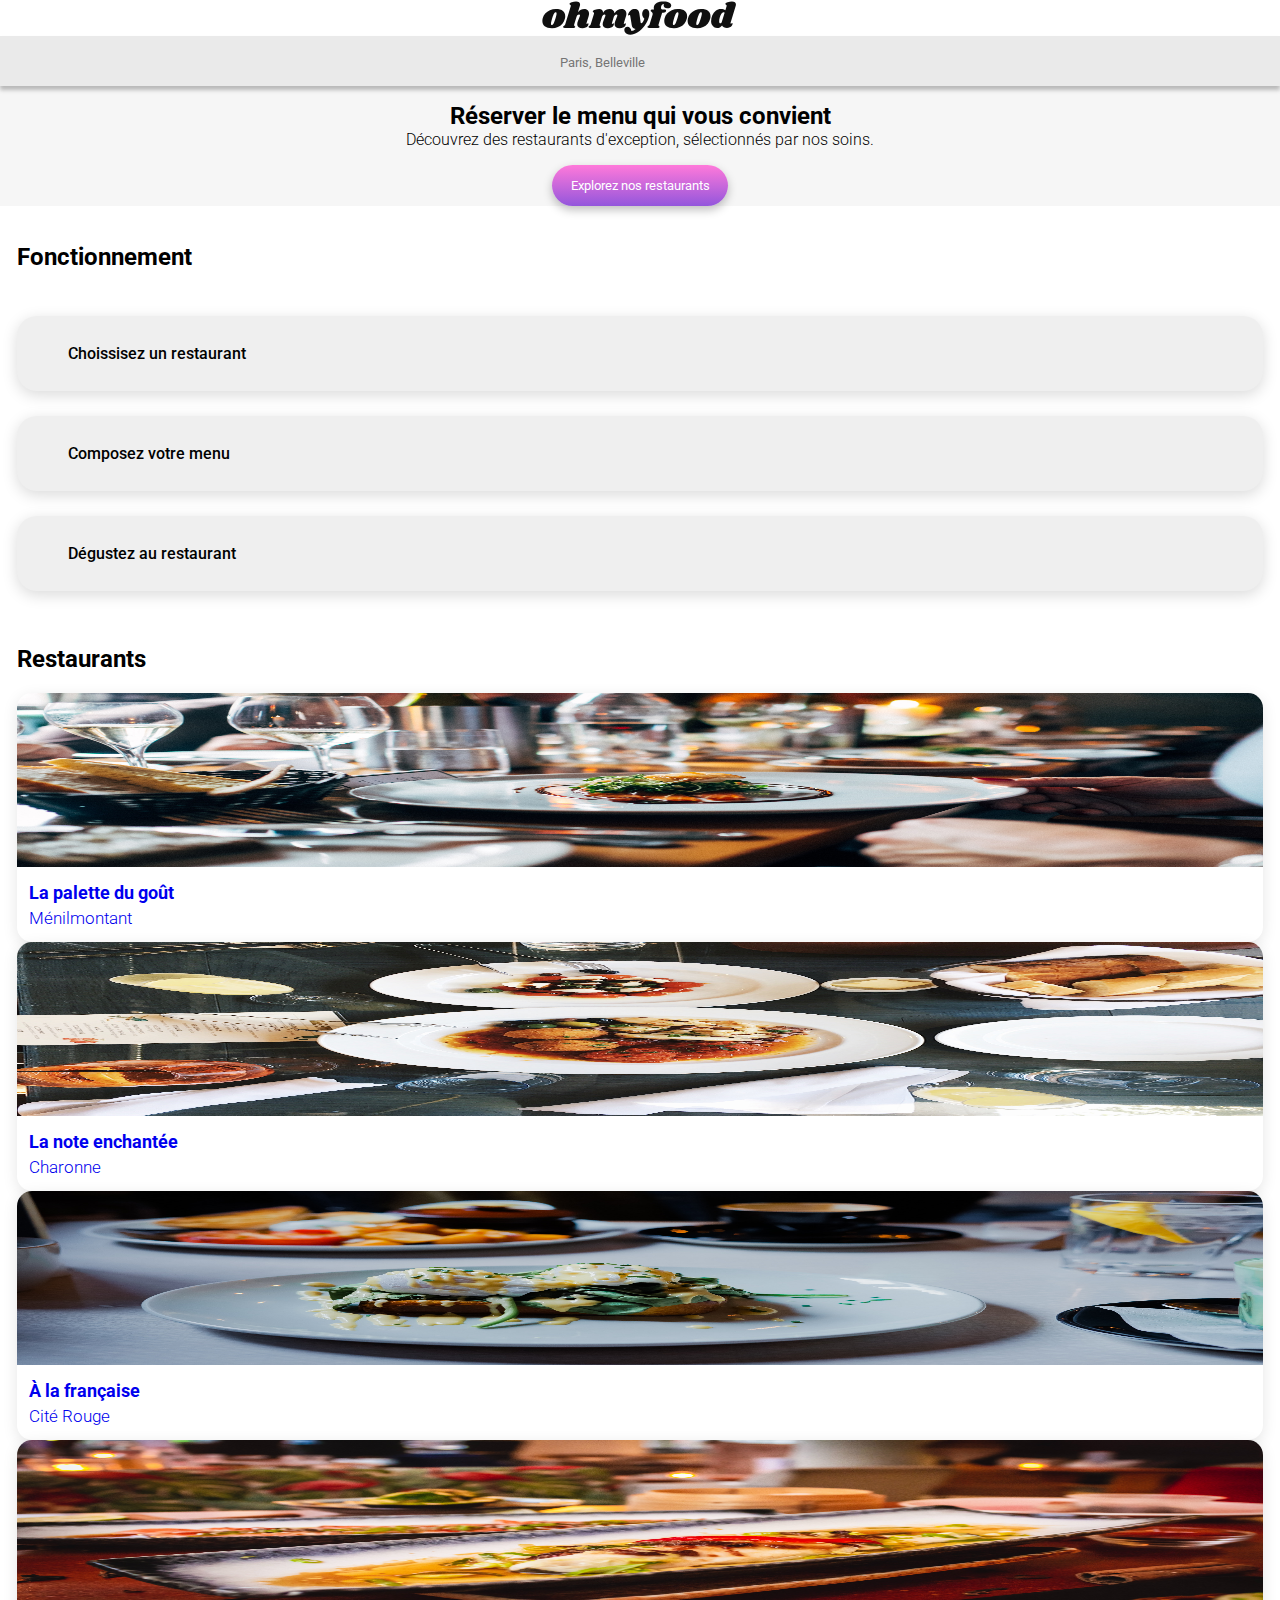
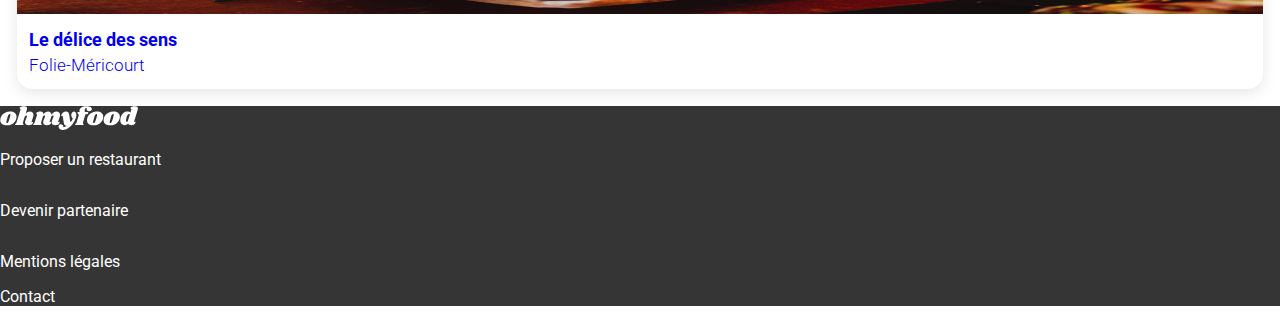
==== Index.html @ ea2f3984 "third commit" ====
<!DOCTYPE html>
<html lang="fr">

<head>
    <meta charset="UTF-8"> 
    <meta name="viewport" content="width=device-width, initial-scale=1.0" >
    <title>Oh My Food</title>
    <link rel="preconnect" href="https://fonts.googleapis.com">
    <link rel="preconnect" href="https://fonts.gstatic.com" crossorigin>
    <link href="https://fonts.googleapis.com/css2?family=Roboto:wght@300;500;700&display=swap" rel="stylesheet">
    <link rel="stylesheet" href="https://cdnjs.cloudflare.com/ajax/libs/font-awesome/6.2.1/css/all.min.css"
        integrity="sha512-MV7K8+y+gLIBoVD59lQIYicR65iaqukzvf/nwasF0nqhPay5w/9lJmVM2hMDcnK1OnMGCdVK+iQrJ7lzPJQd1w=="
        crossorigin="anonymous" referrerpolicy="no-referrer" />
    <link rel="stylesheet" href="./Assets/style.css">
    
</head>

<body>
    <header>
        <img src="./Assets/images/logo/ohmyfood@2x.svg" alt="Logo OhMyFood avec fond blanc">
        <div class="localisation">
            <i class="fa-solid fa-location-dot"></i>
            <form action="#" method="get">
                <input type="text" placeholder="Paris, Belleville" >
            </form>
        </div>
    </header>

    <main>
        <section class="explore">
            <h1 class="section-title">Réserver le menu qui vous convient</h1>
            <p>Découvrez des restaurants d'exception, sélectionnés par nos soins.</p>
            <button class="button-explore">Explorez nos restaurants</button>
        </section>
        <section class="fonctionnement">
            <h2>Fonctionnement</h2>
            <button class="button-fonction"><i class="fa-solid fa-mobile-screen-button"></i><span>Choissisez un restaurant</span></button>
            <button class="button-fonction"><i class="fa-solid fa-list-ul"></i><span>Composez votre menu</span></button>
            <button class="button-fonction"><i class="fa-solid fa-store"></i><span>Dégustez au restaurant</span></button>
        </section>
        <section class="restaurant">
            <h2>Restaurants</h2>
            <a href="#">
                <article class="card" >
                    <img src="./Assets/images/restaurants/jay-wennington-N_Y88TWmGwA-unsplash.jpg" alt="">
                    <div class="card-content">
                        <div class="card-txt">
                            <h3 class="card-title">La palette du goût</h3>
                            <p class="card-subtitle">Ménilmontant</p>
                        </div>
                        <i class="fa-regular fa-heart"></i>
                    </div>
                </article>
            </a>    
            <a href="#">
                <article class="card">
                    <img src="./Assets/images/restaurants/stil-u2Lp8tXIcjw-unsplash.jpg" alt="">
                    <div class="card-content">
                        <div class="card-txt">
                            <h3 class="card-title">La note enchantée</h3>
                            <p class="card-subtitle">Charonne</p>
                        </div>
                        <i class="fa-regular fa-heart" ></i>
                    </div>
                </article>
            </a>   
            <a href="#">
                <article class="card">
                    <img src="./Assets/images/restaurants/toa-heftiba-DQKerTsQwi0-unsplash.jpg" alt="">
                    <div class="card-content">
                        <div class="card-txt">
                            <h3 class="card-title">À la française</h3>
                            <p class="card-subtitle">Cité Rouge</p>
                        </div>
                        <i class="fa-regular fa-heart"></i>
                    </div>
                </article>
            </a>   
            <a href="#">
                <article class="card">
                    <img src="./Assets/images/restaurants/louis-hansel-shotsoflouis-qNBGVyOCY8Q-unsplash.jpg" alt="">
                    <div class="card-content">
                        <div class="card-txt">
                            <h3 class="card-title">Le délice des sens</h3>
                            <p class="card-subtitle">Folie-Méricourt</p>
                        </div>
                        <i class="fa-regular fa-heart" ></i>
                    </div>
                </article>
            </a>   
        </section>
    </main>

    <footer>
        <img src="./Assets/images/logo/ohmyfood@2x-white.svg" alt="Logo OhMyFood avec fond noir">
        <nav>
            <div class="proposition">
                <i class="fa-solid fa-utensils"></i>
                <p>Proposer un restaurant</p>
            </div>
            <div class="partenaire">
                <i class="fa-solid fa-handshake-angle"></i>
                <p>Devenir partenaire</p>
            </div>
            <p>Mentions légales</p>
            <p>Contact</p>
        </nav>  
    </footer>

</body>


</html>
---- Assets/style.css ----
*{
    font-family: 'Roboto', sans-serif;
}

body {
    margin: 0;
}

header {
    display: flex;
    flex-direction: column;
    justify-content: center;
    align-items: center;
    background-color: #fff;
}
header img {
    width: 194px;
    height: 36px;
    padding: 0px 19px 0px 16px;
}
.localisation {
    display: flex;
    flex-direction: row;
    justify-content: center;
    align-items: center;
    background-color: #EAEAEA;
    gap: 17px;
    width: 100%;
    height: 50px;
    box-shadow: 0px 4px 4px 0px rgba(0,0,0,0.25);
}
input[type='text'] {
    border: none;
    background-color: #EAEAEA;
}

.explore {
    display: flex;
    flex-direction: column;
    align-items: center;
    text-align: center;
    background-color: #F6F6F6;

}
.section-title {
    font-size: 24px;
    font-weight: 700;
    margin-bottom: 0;
}
.explore p {
    font-size: 16px;
    font-weight: 300;
    margin-top: 0;
}
.button-explore {
    border-radius: 25px;
    border: none;
    background: linear-gradient(#FF79DA, #9356DC);
    color: white;
    padding: 13px 18.75px 13px 18.75px;
    box-shadow: 0px 4px 10px 0px rgba(0, 0, 0, 0.25);
}
.fonctionnement {
    display: flex;
    flex-direction: column;
    gap: 25px;
    padding: 17px;
}

.button-fonction {
    display: flex;
    border-radius: 20px;
    padding: 28px 0 28px 33.5px;
    font-size: 16px;
    font-weight: 500;
    gap: 17px;
    border: none;
    box-shadow: 0px 4px 15px 0px rgba(0, 0, 0, 0.15);
}
.restaurant {
    display: flex;
    flex-direction: column;
    padding: 17px;
}
a {
    text-decoration: none;
}
.card {
    border-radius: 15px;
    background: #FFFFFF;
    box-shadow: 0px 4px 15px 0px rgba(0, 0, 0, 0.10);
    box-sizing: border-box;
}
.card-content {
    display: flex;
    flex-direction: row;
}

.card img {
    width: 100%;
    height: 174px;
    border-radius: 15px 15px 0px 0px;
}
.card-title {
    font-size: 18px;
    font-weight: 700;
    margin: 0;
    margin-top: 11px;
    margin-bottom: 5px;
    margin-left: 12px;
}
.card-subtitle {
    font-size: 17px;
    font-weight: 300;
    margin: 0;
    margin-bottom: 14px;
    margin-left: 12px;
}

footer{
    background-color: #353535;
    color: white;
}
footer img {
    width: 138px;
}
.partenaire {
    display: flex;
    flex-direction: row;
}
.proposition {
    display: flex;
    flex-direction: row;
}
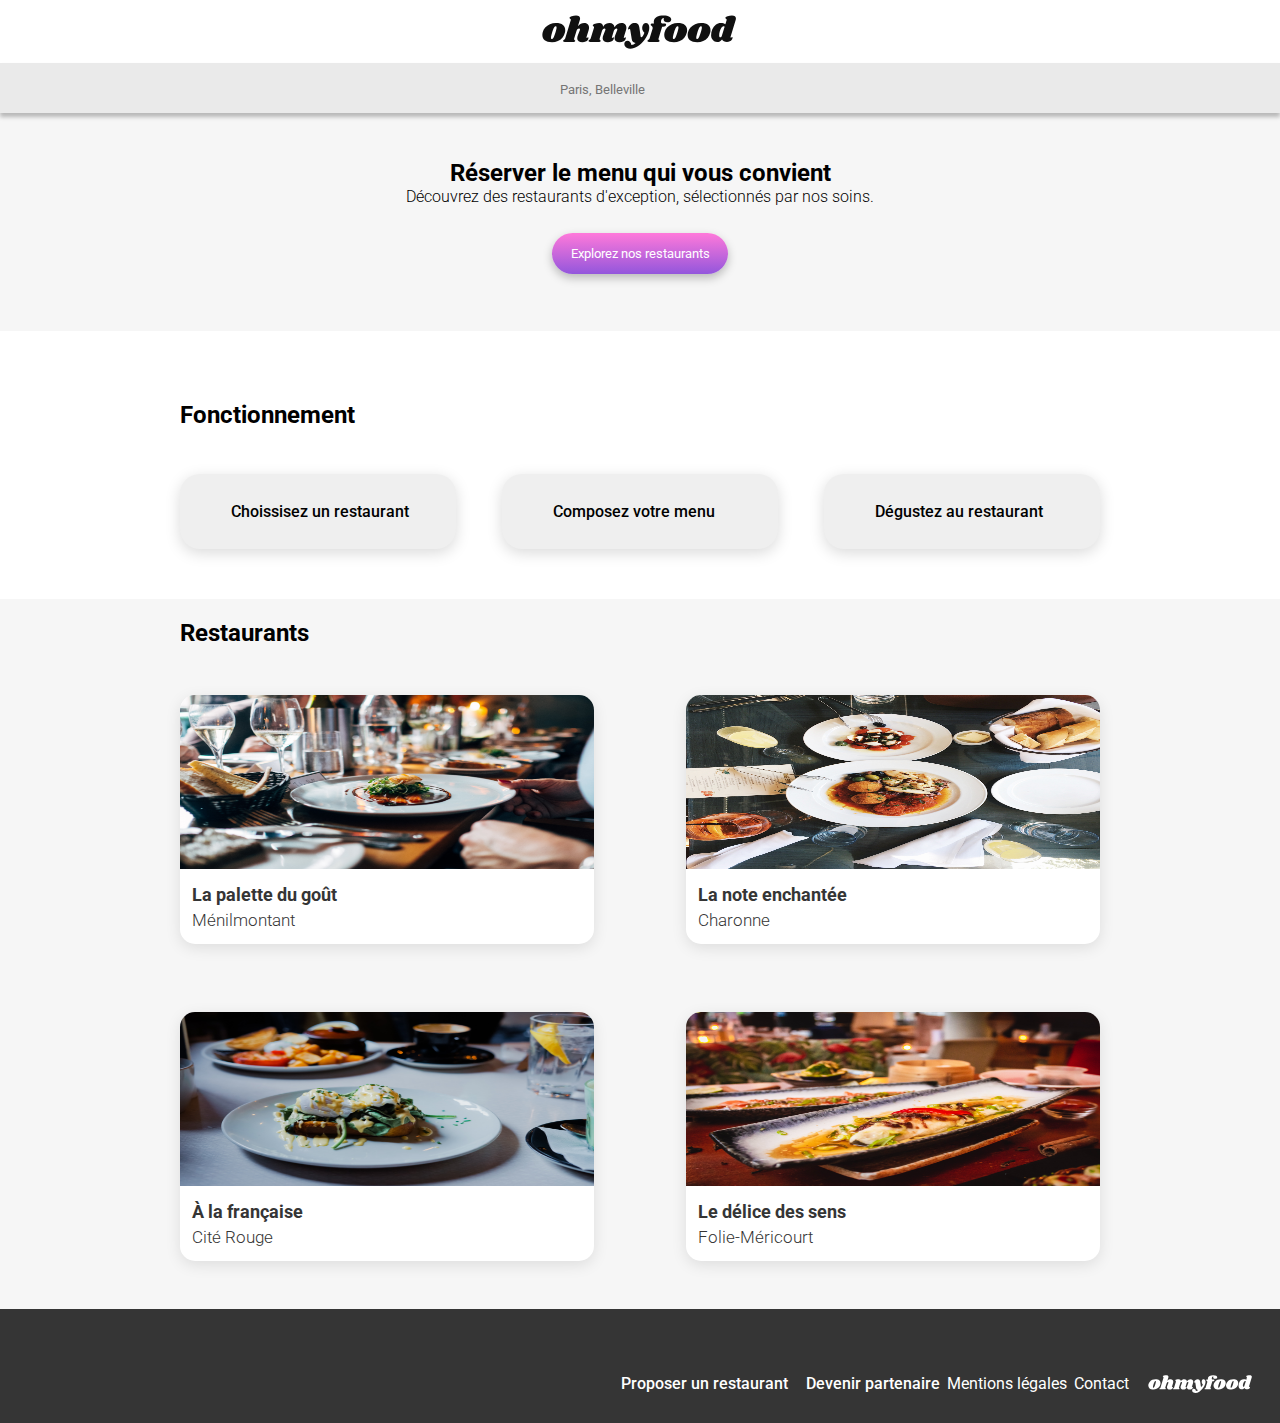
==== commit fdd5a68a: "fourth commit" ====
--- a/Index.html
+++ b/Index.html
@@ -11,7 +11,7 @@
     <link rel="stylesheet" href="https://cdnjs.cloudflare.com/ajax/libs/font-awesome/6.2.1/css/all.min.css"
         integrity="sha512-MV7K8+y+gLIBoVD59lQIYicR65iaqukzvf/nwasF0nqhPay5w/9lJmVM2hMDcnK1OnMGCdVK+iQrJ7lzPJQd1w=="
         crossorigin="anonymous" referrerpolicy="no-referrer" />
-    <link rel="stylesheet" href="./Assets/style.css">
+        <link rel="stylesheet" href="styles/style.css">
     
 </head>
 
@@ -34,12 +34,15 @@
         </section>
         <section class="fonctionnement">
             <h2>Fonctionnement</h2>
+            <div class="fonction">
             <button class="button-fonction"><i class="fa-solid fa-mobile-screen-button"></i><span>Choissisez un restaurant</span></button>
             <button class="button-fonction"><i class="fa-solid fa-list-ul"></i><span>Composez votre menu</span></button>
             <button class="button-fonction"><i class="fa-solid fa-store"></i><span>Dégustez au restaurant</span></button>
+            </div>
         </section>
         <section class="restaurant">
             <h2>Restaurants</h2>
+            <div class="cards">
             <a href="#">
                 <article class="card" >
                     <img src="./Assets/images/restaurants/jay-wennington-N_Y88TWmGwA-unsplash.jpg" alt="">
@@ -88,6 +91,7 @@
                     </div>
                 </article>
             </a>   
+        </div>
         </section>
     </main>
 
--- a/styles/style.css
+++ b/styles/style.css
@@ -0,0 +1,237 @@
+* {
+  font-family: "Roboto", sans-serif;
+}
+
+body {
+  margin: 0;
+}
+@media screen and (min-width: 376px) {
+  body {
+    display: flex;
+    flex-direction: column;
+    gap: 30px;
+    background-color: #F6F6F6;
+  }
+}
+
+header {
+  display: flex;
+  flex-direction: column;
+  justify-content: center;
+  align-items: center;
+  background-color: #fff;
+}
+header img {
+  width: 194px;
+  height: 36px;
+  padding: 0px 19px 0px 16px;
+  margin: 14px 0px 13px 0px;
+}
+
+.localisation {
+  display: flex;
+  flex-direction: row;
+  justify-content: center;
+  align-items: center;
+  background-color: #EAEAEA;
+  gap: 17px;
+  width: 100%;
+  height: 50px;
+  box-shadow: 0px 4px 4px 0px rgba(0, 0, 0, 0.25);
+}
+
+input[type=text] {
+  border: none;
+  background-color: #EAEAEA;
+}
+
+.section-title {
+  font-size: 24px;
+  font-weight: 700;
+  margin-bottom: 0;
+}
+
+.explore {
+  display: flex;
+  flex-direction: column;
+  align-items: center;
+  text-align: center;
+  background-color: #F6F6F6;
+}
+.explore p {
+  font-size: 16px;
+  font-weight: 300;
+  margin: 0;
+}
+
+.button-explore {
+  border-radius: 25px;
+  border: none;
+  background: linear-gradient(#FF79DA, #9356DC);
+  color: white;
+  padding: 13px 18.75px 13px 18.75px;
+  margin-top: 27px;
+  margin-bottom: 57px;
+  box-shadow: 0px 4px 10px 0px rgba(0, 0, 0, 0.25);
+}
+
+.fonctionnement {
+  display: flex;
+  flex-direction: column;
+  gap: 25px;
+  padding: 17px;
+}
+@media screen and (min-width: 376px) {
+  .fonctionnement {
+    padding: 50px 180px 50px 180px;
+    background-color: #FFFFFF;
+  }
+  .fonctionnement .fonction {
+    flex-direction: row;
+    justify-content: space-between;
+  }
+  .fonctionnement .button-fonction {
+    width: 30%;
+  }
+}
+
+.fonction {
+  display: flex;
+  flex-direction: column;
+  gap: 25px;
+}
+
+.button-fonction {
+  display: flex;
+  border-radius: 20px;
+  padding: 28px 0 28px 33.5px;
+  font-size: 16px;
+  font-weight: 500;
+  gap: 17px;
+  border: none;
+  box-shadow: 0px 4px 15px 0px rgba(0, 0, 0, 0.15);
+}
+
+.restaurant {
+  display: flex;
+  flex-direction: column;
+  padding: 17px;
+  background-color: #F6F6F6;
+}
+.restaurant a {
+  text-decoration: none;
+}
+@media screen and (min-width: 376px) {
+  .restaurant {
+    padding: 0px 180px 0px 180px;
+    gap: 28px;
+  }
+}
+
+.cards {
+  display: flex;
+  flex-direction: column;
+}
+@media screen and (min-width: 376px) {
+  .cards {
+    flex-wrap: wrap;
+    flex-direction: row;
+    justify-content: space-between;
+    gap: 50px;
+  }
+  .cards a {
+    width: 45%;
+  }
+}
+.cards .card {
+  border-radius: 15px;
+  background: #FFFFFF;
+  box-shadow: 0px 4px 15px 0px rgba(0, 0, 0, 0.1);
+  box-sizing: border-box;
+  margin-bottom: 18px;
+}
+.cards .card-content {
+  display: flex;
+  flex-direction: row;
+  justify-content: space-between;
+}
+.cards .card img {
+  width: 100%;
+  height: 174px;
+  border-radius: 15px 15px 0px 0px;
+}
+.cards .card-title {
+  font-size: 18px;
+  font-weight: 700;
+  margin: 0;
+  margin-top: 11px;
+  margin-bottom: 5px;
+  margin-left: 12px;
+  color: #353535;
+}
+.cards .card-subtitle {
+  font-size: 17px;
+  font-weight: 300;
+  margin: 0;
+  margin-bottom: 14px;
+  margin-left: 12px;
+  color: #353535;
+}
+.cards .card i {
+  display: flex;
+  align-items: center;
+  margin-right: 15px;
+}
+
+footer {
+  display: flex;
+  flex-direction: column;
+  justify-content: space-between;
+  gap: 16px;
+  background-color: #353535;
+  color: white;
+  padding: 22px 25px 22px 22px;
+}
+footer img {
+  width: 110px;
+  height: 18px;
+}
+footer p {
+  margin: 0;
+}
+footer nav {
+  display: flex;
+  flex-direction: column;
+  justify-content: space-between;
+  gap: 7px;
+  font-weight: 400;
+}
+@media screen and (min-width: 376px) {
+  footer {
+    flex-direction: row-reverse;
+    justify-content: flex-start;
+    align-items: flex-end;
+    gap: 16px;
+    padding: 30px 25px 30px 25px;
+  }
+  footer nav {
+    flex-direction: row;
+    justify-content: flex-end;
+    align-items: flex-end;
+    height: 54px;
+  }
+}
+
+.partenaire {
+  display: flex;
+  flex-direction: row;
+  gap: 11px;
+  font-weight: 500;
+}
+
+.proposition {
+  display: flex;
+  flex-direction: row;
+  gap: 11px;
+  font-weight: 500;
+}/*# sourceMappingURL=style.css.map */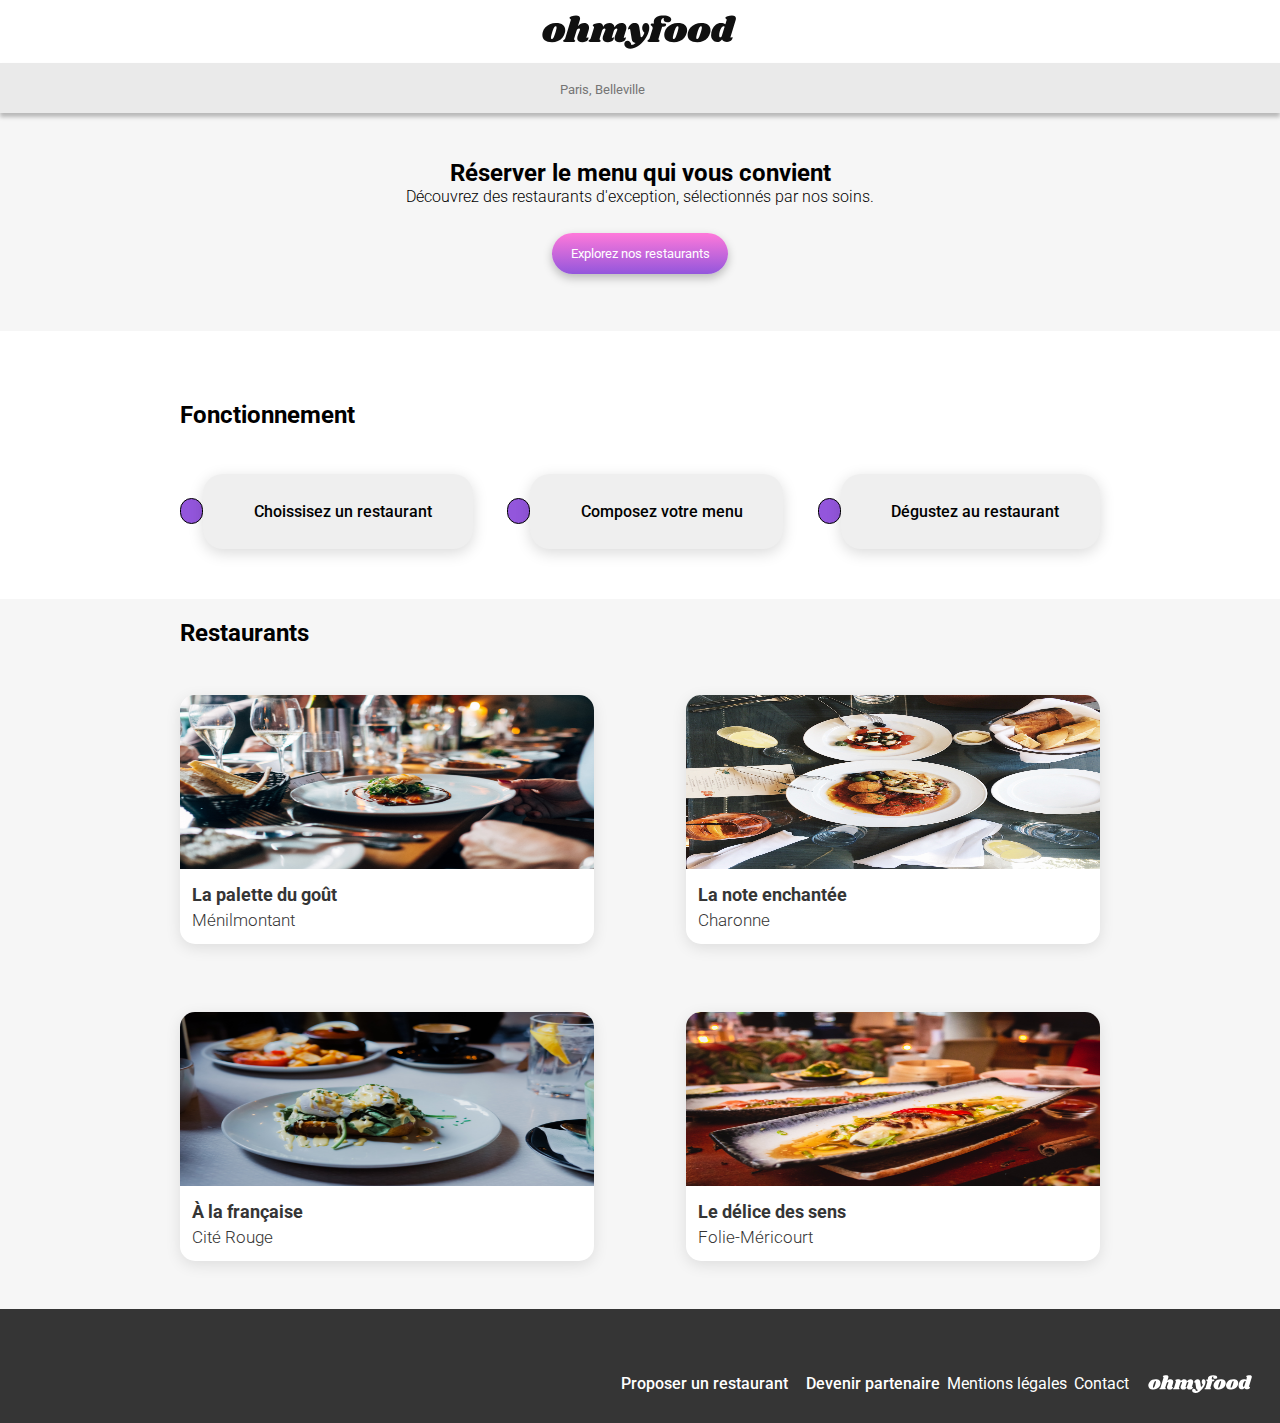
==== commit a38905f9: "sixth commit" ====
--- a/Index.html
+++ b/Index.html
@@ -35,9 +35,18 @@
         <section class="fonctionnement">
             <h2>Fonctionnement</h2>
             <div class="fonction">
-            <button class="button-fonction"><i class="fa-solid fa-mobile-screen-button"></i><span>Choissisez un restaurant</span></button>
-            <button class="button-fonction"><i class="fa-solid fa-list-ul"></i><span>Composez votre menu</span></button>
-            <button class="button-fonction"><i class="fa-solid fa-store"></i><span>Dégustez au restaurant</span></button>
+                <div class="btn">
+                    <i class="fa-solid fa-1"></i>
+                    <button class="button-fonction"><i class="fa-solid fa-mobile-screen-button"></i><span>Choissisez un restaurant</span></button>
+                </div>
+                <div class="btn">
+                    <i class="fa-solid fa-2"></i>
+                    <button class="button-fonction"><i class="fa-solid fa-list-ul"></i><span>Composez votre menu</span></button>
+                </div>
+                <div class="btn">
+                    <i class="fa-solid fa-3"></i>
+                    <button class="button-fonction"><i class="fa-solid fa-store"></i><span>Dégustez au restaurant</span></button>
+                </div>
             </div>
         </section>
         <section class="restaurant">
--- a/styles/style.css
+++ b/styles/style.css
@@ -91,7 +91,8 @@
     justify-content: space-between;
   }
   .fonctionnement .button-fonction {
-    width: 30%;
+    width: 100%;
+    padding-right: 38px;
   }
 }
 
@@ -99,6 +100,23 @@
   display: flex;
   flex-direction: column;
   gap: 25px;
+}
+
+.btn {
+  display: flex;
+  flex-direction: row;
+  align-items: center;
+}
+.btn i {
+  display: flex;
+  align-items: center;
+  justify-content: center;
+  border: 1px solid black;
+  border-radius: 20px;
+  height: 24px;
+  width: 24px;
+  color: #F6F6F6;
+  background-color: #9356DC;
 }
 
 .button-fonction {
@@ -108,8 +126,16 @@
   font-size: 16px;
   font-weight: 500;
   gap: 17px;
+  width: 90%;
   border: none;
   box-shadow: 0px 4px 15px 0px rgba(0, 0, 0, 0.15);
+}
+.button-fonction i {
+  border: none;
+  background-color: #FFFFFF;
+  height: auto;
+  width: auto;
+  color: #353535;
 }
 
 .restaurant {
@@ -154,6 +180,7 @@
   display: flex;
   flex-direction: row;
   justify-content: space-between;
+  align-items: center;
 }
 .cards .card img {
   width: 100%;
@@ -181,6 +208,8 @@
   display: flex;
   align-items: center;
   margin-right: 15px;
+  height: 21px;
+  width: 22px;
 }
 
 footer {
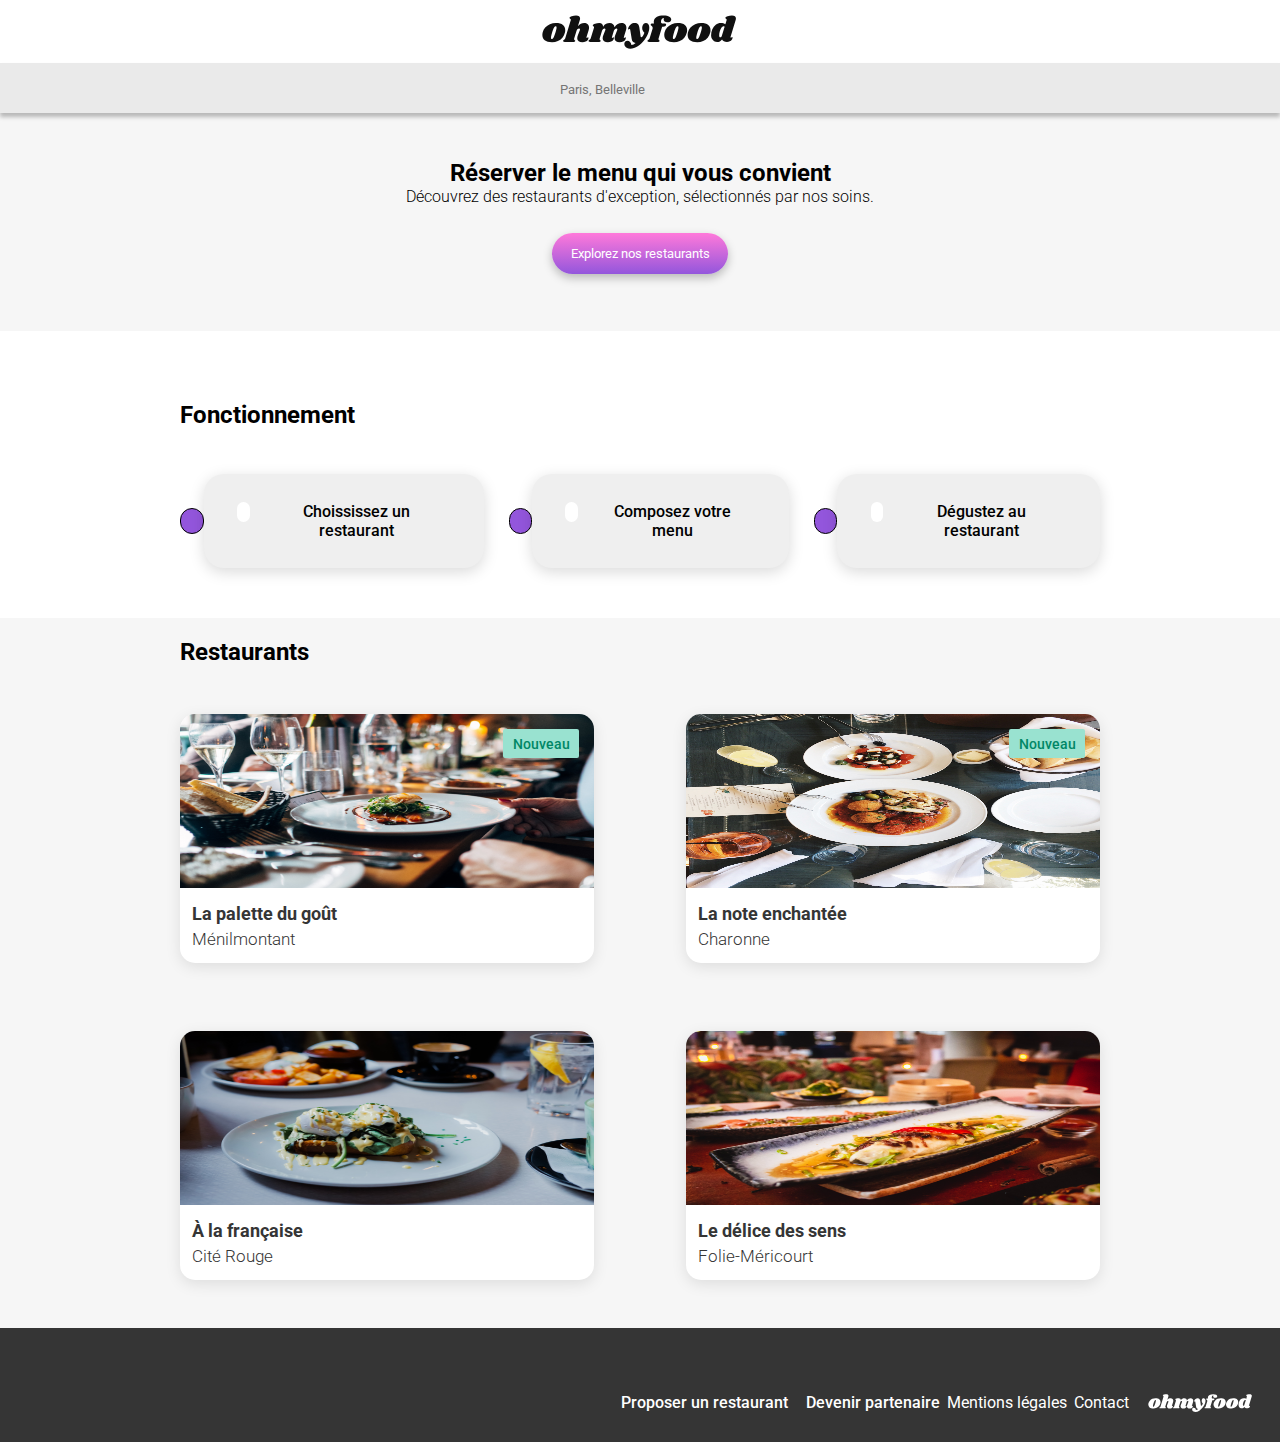
==== commit 747e8c24: "seventh commit" ====
--- a/Index.html
+++ b/Index.html
@@ -36,15 +36,15 @@
             <h2>Fonctionnement</h2>
             <div class="fonction">
                 <div class="btn">
-                    <i class="fa-solid fa-1"></i>
-                    <button class="button-fonction"><i class="fa-solid fa-mobile-screen-button"></i><span>Choissisez un restaurant</span></button>
+                    <i class="fa-regular fa-1"></i>
+                    <button class="button-fonction"><i class="fa-solid fa-mobile-screen-button"></i><span>Choississez un restaurant</span></button>
                 </div>
                 <div class="btn">
-                    <i class="fa-solid fa-2"></i>
+                    <i class="fa-regular fa-2"></i>
                     <button class="button-fonction"><i class="fa-solid fa-list-ul"></i><span>Composez votre menu</span></button>
                 </div>
                 <div class="btn">
-                    <i class="fa-solid fa-3"></i>
+                    <i class="fa-regular fa-3"></i>
                     <button class="button-fonction"><i class="fa-solid fa-store"></i><span>Dégustez au restaurant</span></button>
                 </div>
             </div>
@@ -52,8 +52,9 @@
         <section class="restaurant">
             <h2>Restaurants</h2>
             <div class="cards">
-            <a href="#">
+            <a href="./restaurant/palette.html">
                 <article class="card" >
+                    <span>Nouveau</span>
                     <img src="./Assets/images/restaurants/jay-wennington-N_Y88TWmGwA-unsplash.jpg" alt="">
                     <div class="card-content">
                         <div class="card-txt">
@@ -66,6 +67,7 @@
             </a>    
             <a href="#">
                 <article class="card">
+                    <span>Nouveau</span>
                     <img src="./Assets/images/restaurants/stil-u2Lp8tXIcjw-unsplash.jpg" alt="">
                     <div class="card-content">
                         <div class="card-txt">
--- a/styles/style.css
+++ b/styles/style.css
@@ -117,6 +117,7 @@
   width: 24px;
   color: #F6F6F6;
   background-color: #9356DC;
+  font-size: 14px;
 }
 
 .button-fonction {
@@ -133,8 +134,9 @@
 .button-fonction i {
   border: none;
   background-color: #FFFFFF;
-  height: auto;
-  width: auto;
+  height: 20px;
+  width: 13px;
+  font-size: 20px;
   color: #353535;
 }
 
@@ -175,6 +177,19 @@
   box-shadow: 0px 4px 15px 0px rgba(0, 0, 0, 0.1);
   box-sizing: border-box;
   margin-bottom: 18px;
+  position: relative;
+}
+.cards .card span {
+  top: 15px;
+  right: 15px;
+  border-radius: 2px;
+  position: absolute;
+  background-color: #99E2D0;
+  color: #008766;
+  text-align: center;
+  font-size: 14px;
+  font-weight: 500;
+  padding: 7px 9px 6px 9.63px;
 }
 .cards .card-content {
   display: flex;
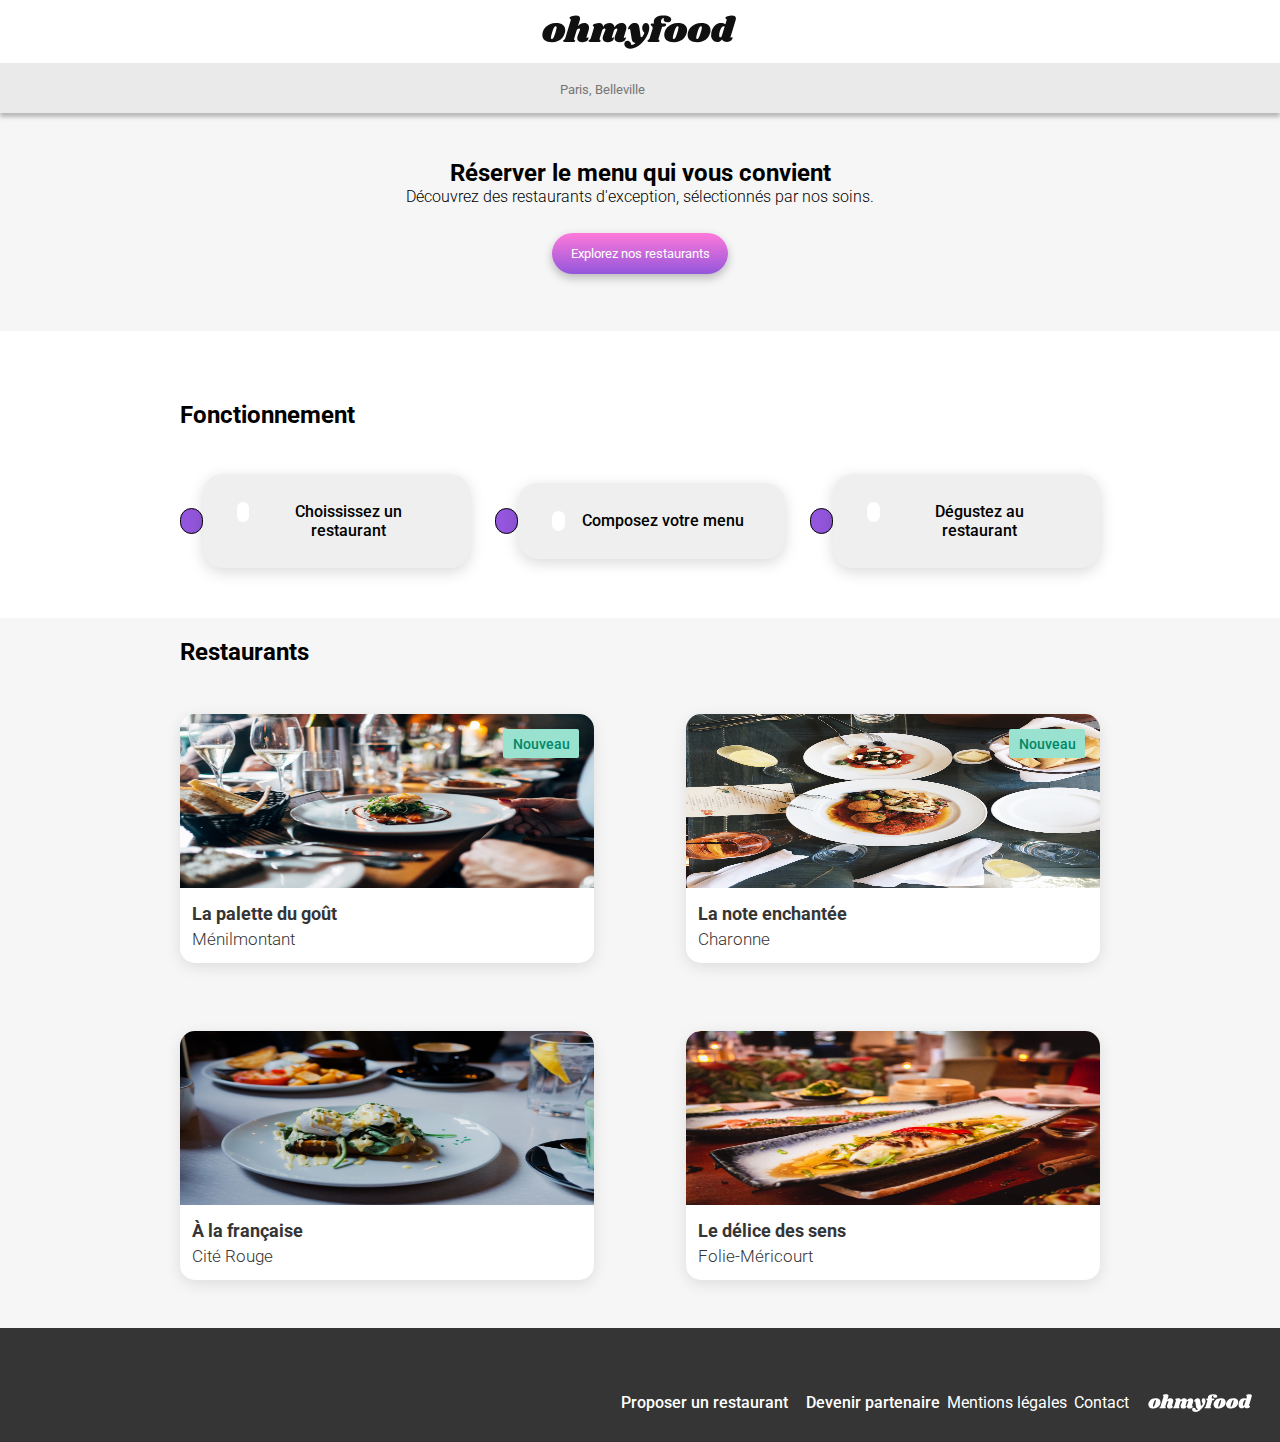
==== commit ff873a43: "eight commit" ====
--- a/Index.html
+++ b/Index.html
@@ -65,7 +65,7 @@
                     </div>
                 </article>
             </a>    
-            <a href="#">
+            <a href="./restaurant/La_note_enchantee.html">
                 <article class="card">
                     <span>Nouveau</span>
                     <img src="./Assets/images/restaurants/stil-u2Lp8tXIcjw-unsplash.jpg" alt="">
@@ -78,7 +78,7 @@
                     </div>
                 </article>
             </a>   
-            <a href="#">
+            <a href="./restaurant/A_la_francaise.html">
                 <article class="card">
                     <img src="./Assets/images/restaurants/toa-heftiba-DQKerTsQwi0-unsplash.jpg" alt="">
                     <div class="card-content">
@@ -90,7 +90,7 @@
                     </div>
                 </article>
             </a>   
-            <a href="#">
+            <a href="./restaurant/Le_delice_des_sens.html">
                 <article class="card">
                     <img src="./Assets/images/restaurants/louis-hansel-shotsoflouis-qNBGVyOCY8Q-unsplash.jpg" alt="">
                     <div class="card-content">
--- a/styles/style.css
+++ b/styles/style.css
@@ -88,7 +88,7 @@
   }
   .fonctionnement .fonction {
     flex-direction: row;
-    justify-content: space-between;
+    width: 100%;
   }
   .fonctionnement .button-fonction {
     width: 100%;
@@ -118,6 +118,11 @@
   color: #F6F6F6;
   background-color: #9356DC;
   font-size: 14px;
+}
+@media screen and (min-width: 376px) {
+  .btn {
+    width: 100%;
+  }
 }
 
 .button-fonction {
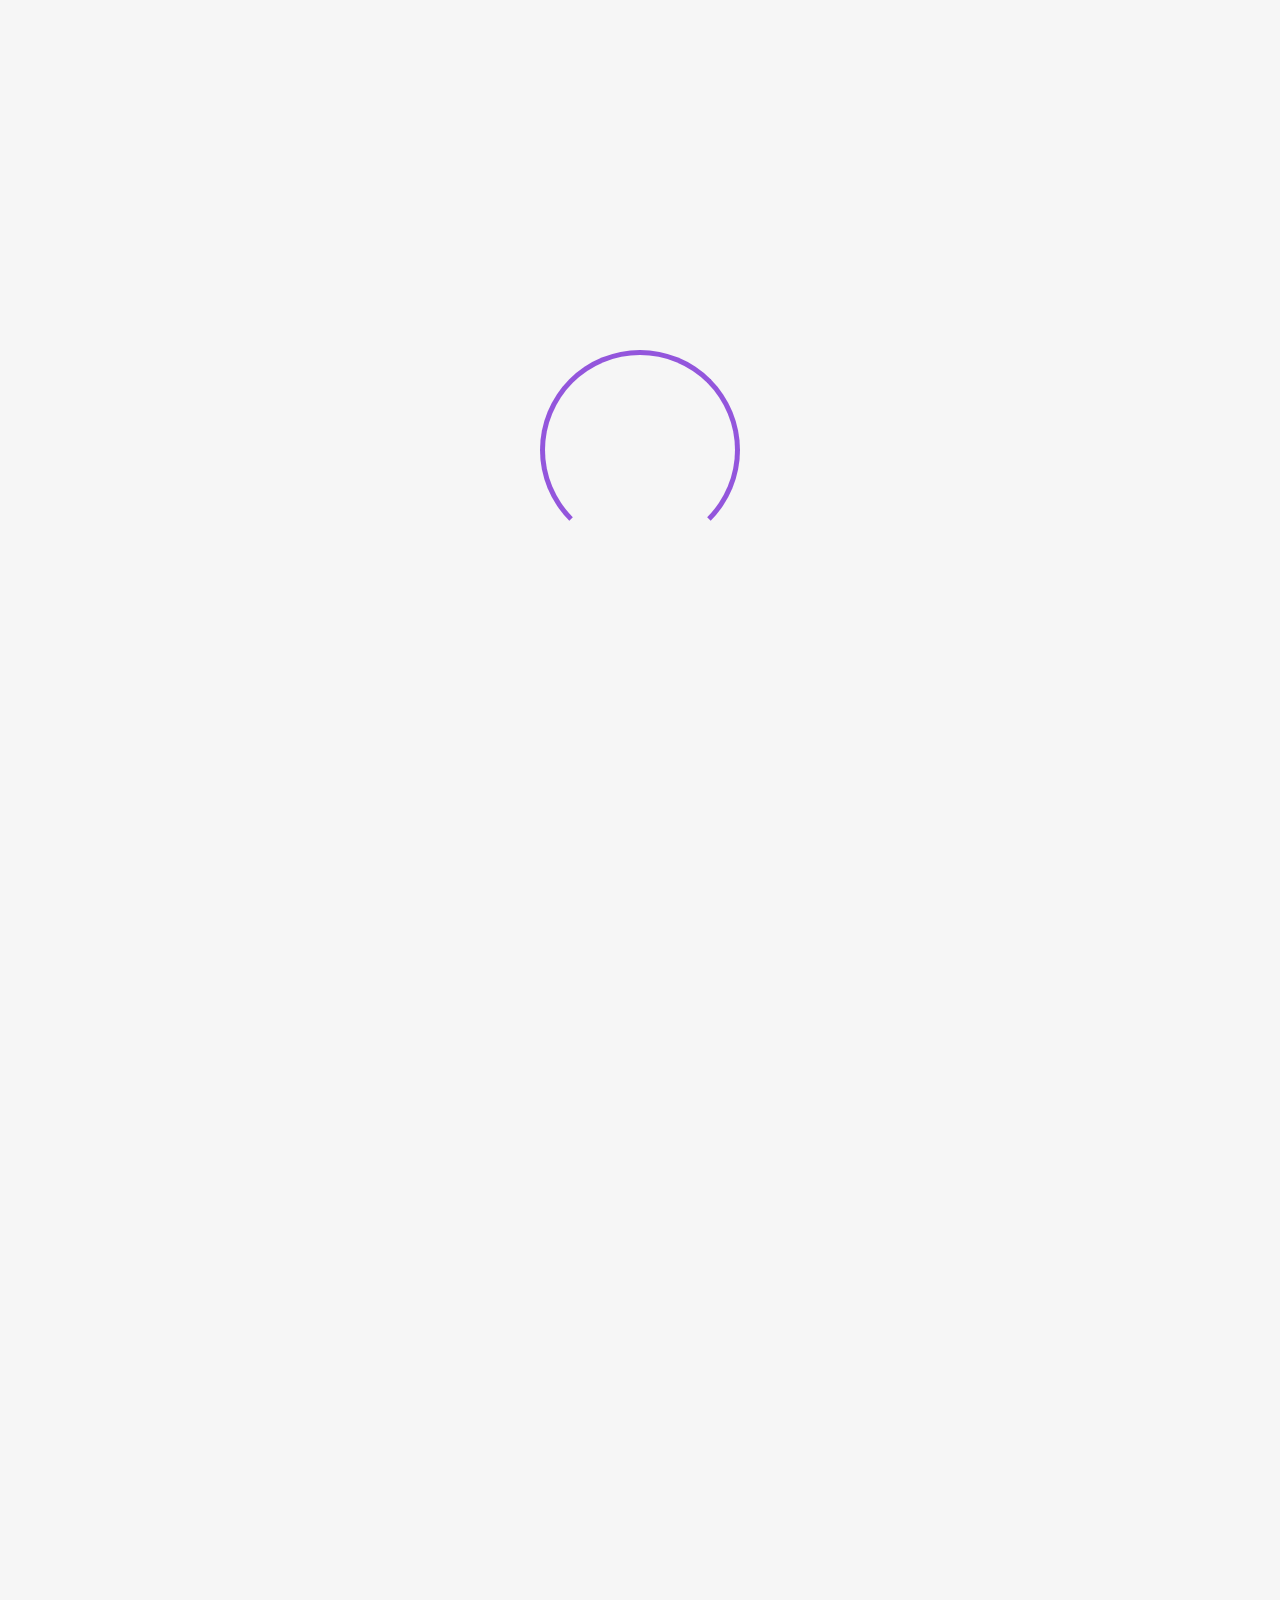
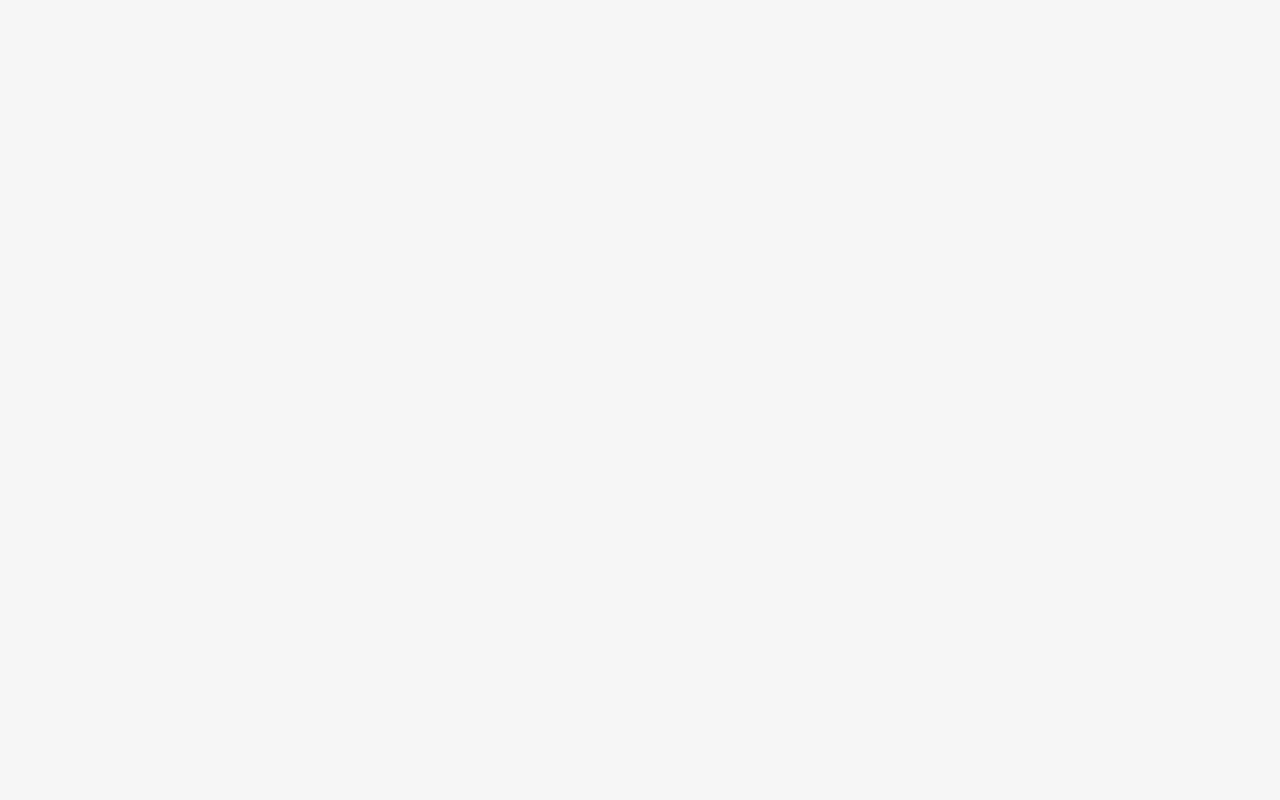
==== commit 24c90463: "tenth commit" ====
--- a/Index.html
+++ b/Index.html
@@ -16,6 +16,8 @@
 </head>
 
 <body>
+    <div class="box-loader"><span class="loader"></span></div>
+    <div class="main-content">
     <header>
         <img src="./Assets/images/logo/ohmyfood@2x.svg" alt="Logo OhMyFood avec fond blanc">
         <div class="localisation">
@@ -30,27 +32,27 @@
         <section class="explore">
             <h1 class="section-title">Réserver le menu qui vous convient</h1>
             <p>Découvrez des restaurants d'exception, sélectionnés par nos soins.</p>
-            <button class="button-explore">Explorez nos restaurants</button>
+            <a href="#restaurant"><button class="button-explore">Explorez nos restaurants</button></a>
         </section>
         <section class="fonctionnement">
             <h2>Fonctionnement</h2>
             <div class="fonction">
                 <div class="btn">
-                    <i class="fa-regular fa-1"></i>
+                    <i class="fa-regular fa-1 icon"></i>
                     <button class="button-fonction"><i class="fa-solid fa-mobile-screen-button"></i><span>Choississez un restaurant</span></button>
                 </div>
                 <div class="btn">
-                    <i class="fa-regular fa-2"></i>
+                    <i class="fa-regular fa-2 icon"></i>
                     <button class="button-fonction"><i class="fa-solid fa-list-ul"></i><span>Composez votre menu</span></button>
                 </div>
                 <div class="btn">
-                    <i class="fa-regular fa-3"></i>
+                    <i class="fa-regular fa-3 icon"></i>
                     <button class="button-fonction"><i class="fa-solid fa-store"></i><span>Dégustez au restaurant</span></button>
                 </div>
             </div>
         </section>
         <section class="restaurant">
-            <h2>Restaurants</h2>
+            <h2 id="restaurant">Restaurants</h2>
             <div class="cards">
             <a href="./restaurant/palette.html">
                 <article class="card" >
@@ -118,10 +120,10 @@
                 <p>Devenir partenaire</p>
             </div>
             <p>Mentions légales</p>
-            <p>Contact</p>
+            <a href="mailto:OHMYFOOD@MAIL.COM"><p>Contact</p></a>
         </nav>  
     </footer>
-
+    </div>
 </body>
 
 
--- a/styles/style.css
+++ b/styles/style.css
@@ -5,12 +5,71 @@
 body {
   margin: 0;
 }
-@media screen and (min-width: 376px) {
+@media screen and (min-width: 426px) {
   body {
     display: flex;
     flex-direction: column;
+    background-color: #F6F6F6;
+  }
+}
+
+.box-loader {
+  width: 100%;
+  height: 100vh;
+  display: flex;
+  justify-content: center;
+  align-items: center;
+  animation: fade-out 0s forwards;
+  animation-delay: 3s;
+}
+
+.loader {
+  width: 200px;
+  height: 200px;
+  border: 5px solid #9356DC;
+  border-bottom-color: transparent;
+  border-radius: 50%;
+  display: inline-block;
+  box-sizing: border-box;
+  animation: rotation 3s linear forwards;
+}
+
+@keyframes rotation {
+  0% {
+    transform: rotate(0deg);
+  }
+  100% {
+    transform: rotate(360deg);
+  }
+}
+@keyframes fade-in {
+  0% {
+    opacity: 0;
+  }
+  100% {
+    opacity: 1;
+  }
+}
+@keyframes fade-out {
+  0% {
+    opacity: 1;
+  }
+  100% {
+    opacity: 0;
+    height: 0px;
+    width: 0px;
+  }
+}
+.main-content {
+  opacity: 0;
+  animation: fade-in 0s forwards;
+  animation-delay: 3s;
+  display: flex;
+  flex-direction: column;
+}
+@media screen and (min-width: 426px) {
+  .main-content {
     gap: 30px;
-    background-color: #F6F6F6;
   }
 }
 
@@ -24,8 +83,16 @@
 header img {
   width: 194px;
   height: 36px;
-  padding: 0px 19px 0px 16px;
+  padding: 0px 16px 0px 19px;
   margin: 14px 0px 13px 0px;
+}
+@media screen and (min-width: 426px) {
+  header img {
+    width: 200px;
+    height: 36px;
+    padding: 30px 0px 32px 0px;
+    margin: 0px;
+  }
 }
 
 .localisation {
@@ -37,18 +104,38 @@
   gap: 17px;
   width: 100%;
   height: 50px;
-  box-shadow: 0px 4px 4px 0px rgba(0, 0, 0, 0.25);
+  box-shadow: inset 0px 2px 4px 0px rgba(0, 0, 0, 0.15);
+}
+@media screen and (min-width: 426px) {
+  .localisation {
+    box-shadow: none;
+  }
+}
+.localisation i {
+  height: 16px;
+  width: 12px;
+}
+.localisation form {
+  margin-right: -70px;
 }
 
 input[type=text] {
   border: none;
   background-color: #EAEAEA;
+  font-size: 16px;
+  font-weight: 500;
 }
 
 .section-title {
   font-size: 24px;
   font-weight: 700;
-  margin-bottom: 0;
+  margin: 39px 0px 0px 0px;
+}
+@media screen and (min-width: 426px) {
+  .section-title {
+    font-size: 40px;
+    margin: 0;
+  }
 }
 
 .explore {
@@ -57,22 +144,51 @@
   align-items: center;
   text-align: center;
   background-color: #F6F6F6;
+  box-shadow: inset 0px 4px 4px 0px rgba(0, 0, 0, 0.25);
 }
 .explore p {
   font-size: 16px;
   font-weight: 300;
   margin: 0;
 }
+@media screen and (min-width: 426px) {
+  .explore {
+    box-shadow: none;
+  }
+  .explore p {
+    margin-top: 18px;
+    font-size: 18px;
+  }
+}
 
 .button-explore {
   border-radius: 25px;
   border: none;
   background: linear-gradient(#FF79DA, #9356DC);
-  color: white;
+  color: #FFFFFF;
   padding: 13px 18.75px 13px 18.75px;
   margin-top: 27px;
   margin-bottom: 57px;
   box-shadow: 0px 4px 10px 0px rgba(0, 0, 0, 0.25);
+  position: relative;
+  z-index: 1;
+}
+.button-explore:hover::after {
+  opacity: 1;
+}
+.button-explore::after {
+  content: "";
+  position: absolute;
+  top: 0;
+  right: 0;
+  bottom: 0;
+  left: 0;
+  border-radius: 25px;
+  background: linear-gradient(#ff93e1, #a16be0);
+  box-shadow: 0px 8px 20px 0px rgba(0, 0, 0, 0.25);
+  opacity: 0;
+  z-index: -1;
+  transition: opacity 250ms;
 }
 
 .fonctionnement {
@@ -80,11 +196,11 @@
   flex-direction: column;
   gap: 25px;
   padding: 17px;
-}
-@media screen and (min-width: 376px) {
+  background-color: #FFFFFF;
+}
+@media screen and (min-width: 1025px) {
   .fonctionnement {
     padding: 50px 180px 50px 180px;
-    background-color: #FFFFFF;
   }
   .fonctionnement .fonction {
     flex-direction: row;
@@ -101,27 +217,47 @@
   flex-direction: column;
   gap: 25px;
 }
+@media screen and (min-width: 426px) {
+  .fonction {
+    gap: 0px;
+    flex-direction: row;
+  }
+}
+@media screen and (min-width: 769px) {
+  .fonction {
+    gap: 25px;
+    flex-direction: row;
+    justify-content: center;
+  }
+}
 
 .btn {
   display: flex;
   flex-direction: row;
   align-items: center;
 }
-.btn i {
+@media screen and (min-width: 769px) {
+  .btn {
+    width: 100%;
+  }
+}
+.btn .icon {
   display: flex;
   align-items: center;
   justify-content: center;
-  border: 1px solid black;
+  border: none;
   border-radius: 20px;
   height: 24px;
   width: 24px;
   color: #F6F6F6;
   background-color: #9356DC;
   font-size: 14px;
-}
-@media screen and (min-width: 376px) {
-  .btn {
-    width: 100%;
+  position: relative;
+  left: 10px;
+}
+@media screen and (min-width: 426px) and (max-width: 1024px) {
+  .btn .icon {
+    left: 9px;
   }
 }
 
@@ -131,10 +267,25 @@
   padding: 28px 0 28px 33.5px;
   font-size: 16px;
   font-weight: 500;
-  gap: 17px;
-  width: 90%;
+  gap: 27px;
+  width: 100%;
   border: none;
   box-shadow: 0px 4px 15px 0px rgba(0, 0, 0, 0.15);
+}
+.button-fonction:hover i {
+  color: #9356DC;
+}
+@media screen and (min-width: 426px) and (max-width: 768px) {
+  .button-fonction {
+    gap: 9px;
+    align-items: center;
+    padding: 28px 30px 28px 33.5px;
+  }
+}
+@media screen and (min-width: 769px) {
+  .button-fonction {
+    gap: 27px;
+  }
 }
 .button-fonction i {
   border: none;
@@ -143,6 +294,8 @@
   width: 13px;
   font-size: 20px;
   color: #353535;
+  justify-content: center;
+  align-items: center;
 }
 
 .restaurant {
@@ -154,7 +307,7 @@
 .restaurant a {
   text-decoration: none;
 }
-@media screen and (min-width: 376px) {
+@media screen and (min-width: 1025px) {
   .restaurant {
     padding: 0px 180px 0px 180px;
     gap: 28px;
@@ -165,7 +318,7 @@
   display: flex;
   flex-direction: column;
 }
-@media screen and (min-width: 376px) {
+@media screen and (min-width: 426px) {
   .cards {
     flex-wrap: wrap;
     flex-direction: row;
@@ -206,6 +359,8 @@
   width: 100%;
   height: 174px;
   border-radius: 15px 15px 0px 0px;
+  -o-object-fit: cover;
+     object-fit: cover;
 }
 .cards .card-title {
   font-size: 18px;
@@ -230,6 +385,17 @@
   margin-right: 15px;
   height: 21px;
   width: 22px;
+  color: black;
+  cursor: pointer;
+  transition: all 0.2s ease-in-out;
+}
+.cards .card i:hover {
+  background: linear-gradient(#9356DC, #FF79DA);
+  color: white;
+  font-weight: 600;
+  transform: scale(1.2);
+  -webkit-background-clip: text;
+  -webkit-text-fill-color: transparent;
 }
 
 footer {
@@ -255,7 +421,11 @@
   gap: 7px;
   font-weight: 400;
 }
-@media screen and (min-width: 376px) {
+footer nav a {
+  text-decoration: none;
+  color: #FFFFFF;
+}
+@media screen and (min-width: 1025px) {
   footer {
     flex-direction: row-reverse;
     justify-content: flex-start;
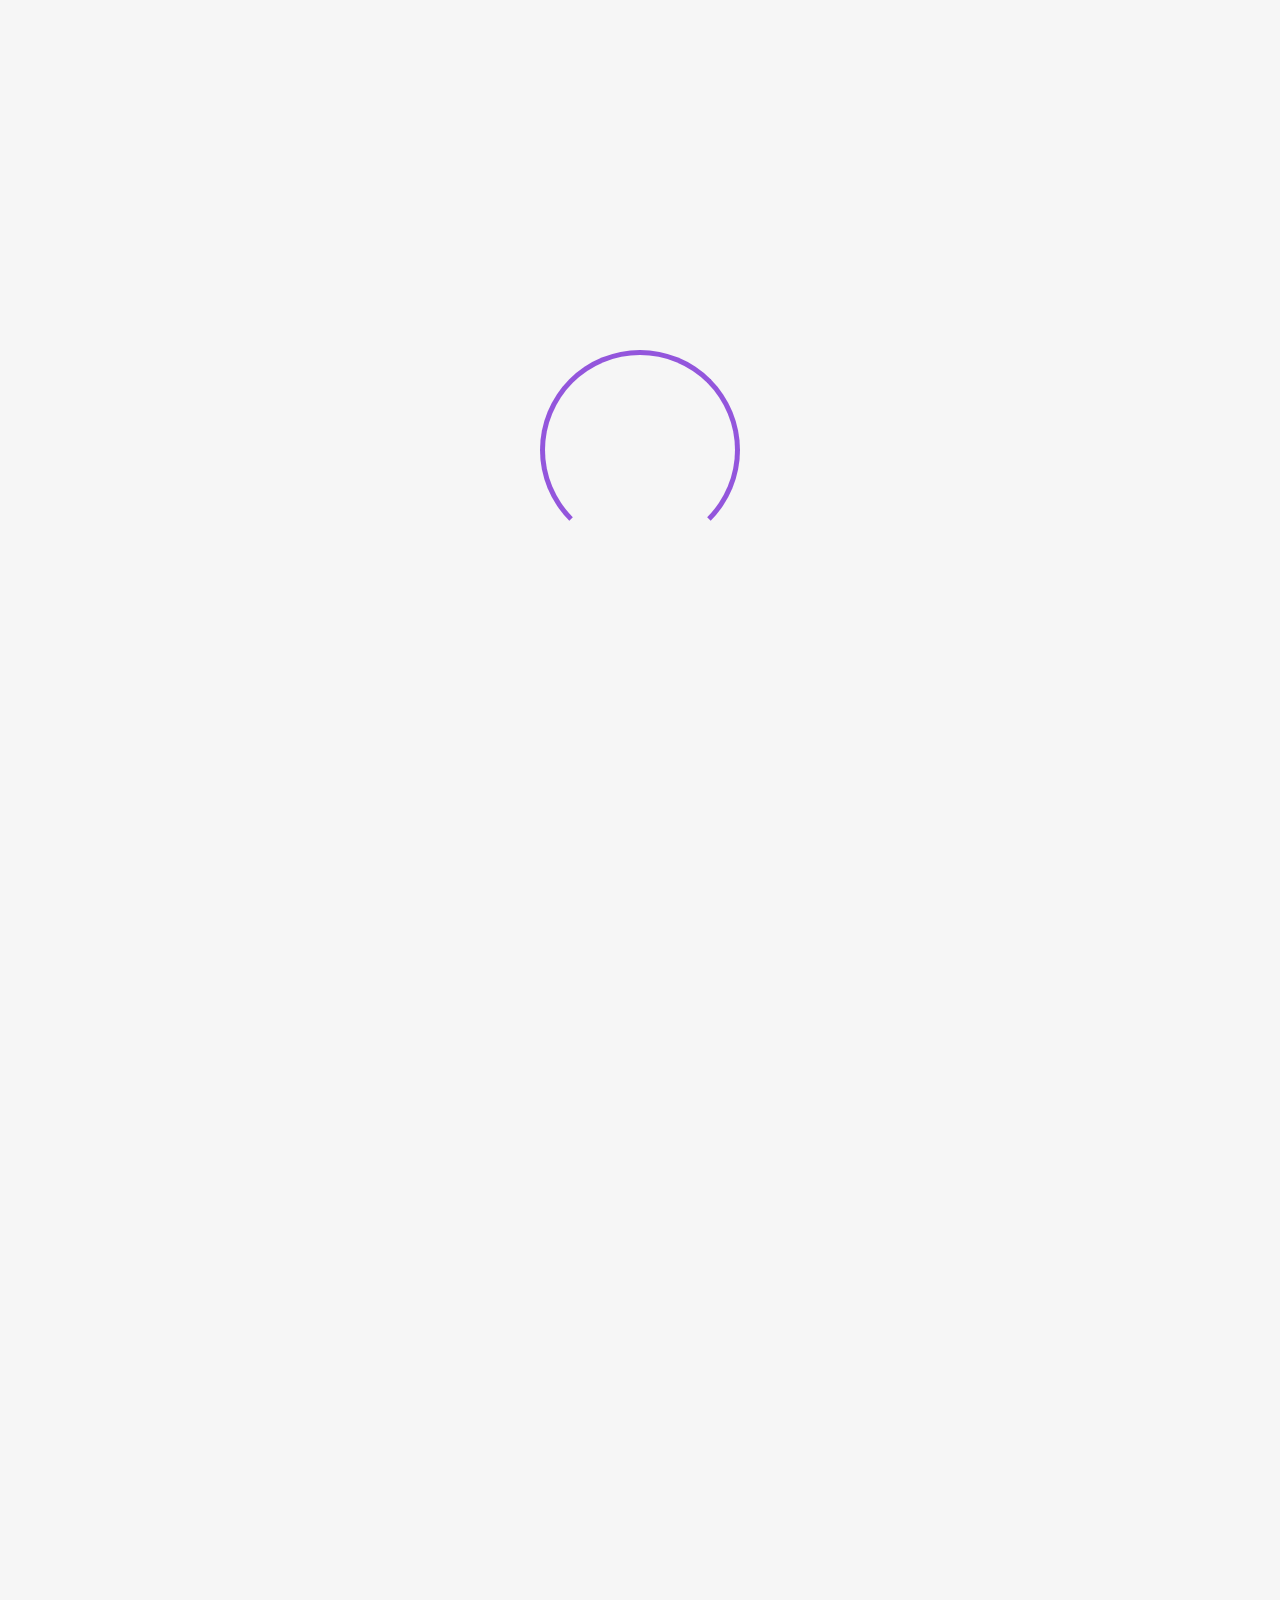
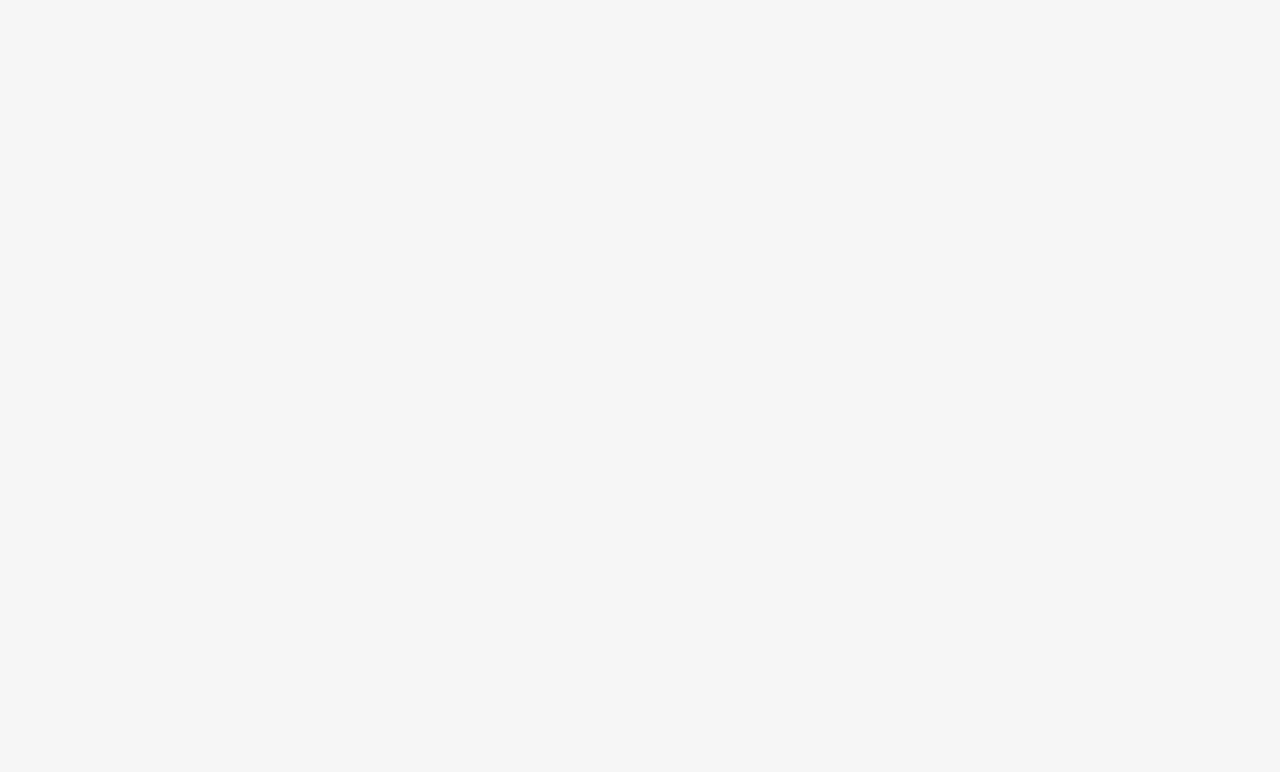
==== commit a5258a02: "Commit pour le nom restaurant" ====
--- a/Index.html
+++ b/Index.html
@@ -11,7 +11,7 @@
     <link rel="stylesheet" href="https://cdnjs.cloudflare.com/ajax/libs/font-awesome/6.2.1/css/all.min.css"
         integrity="sha512-MV7K8+y+gLIBoVD59lQIYicR65iaqukzvf/nwasF0nqhPay5w/9lJmVM2hMDcnK1OnMGCdVK+iQrJ7lzPJQd1w=="
         crossorigin="anonymous" referrerpolicy="no-referrer" />
-        <link rel="stylesheet" href="styles/style.css">
+        <link rel="stylesheet" href="./styles/style.css">
     
 </head>
 
@@ -32,7 +32,7 @@
         <section class="explore">
             <h1 class="section-title">Réserver le menu qui vous convient</h1>
             <p>Découvrez des restaurants d'exception, sélectionnés par nos soins.</p>
-            <a href="#restaurant"><button class="button-explore">Explorez nos restaurants</button></a>
+            <a href="#restaurants"><button class="button-explore">Explorez nos restaurants</button></a>
         </section>
         <section class="fonctionnement">
             <h2>Fonctionnement</h2>
@@ -51,8 +51,8 @@
                 </div>
             </div>
         </section>
-        <section class="restaurant">
-            <h2 id="restaurant">Restaurants</h2>
+        <section class="restaurants">
+            <h2 id="restaurants">Restaurants</h2>
             <div class="cards">
             <a href="./restaurant/palette.html">
                 <article class="card" >
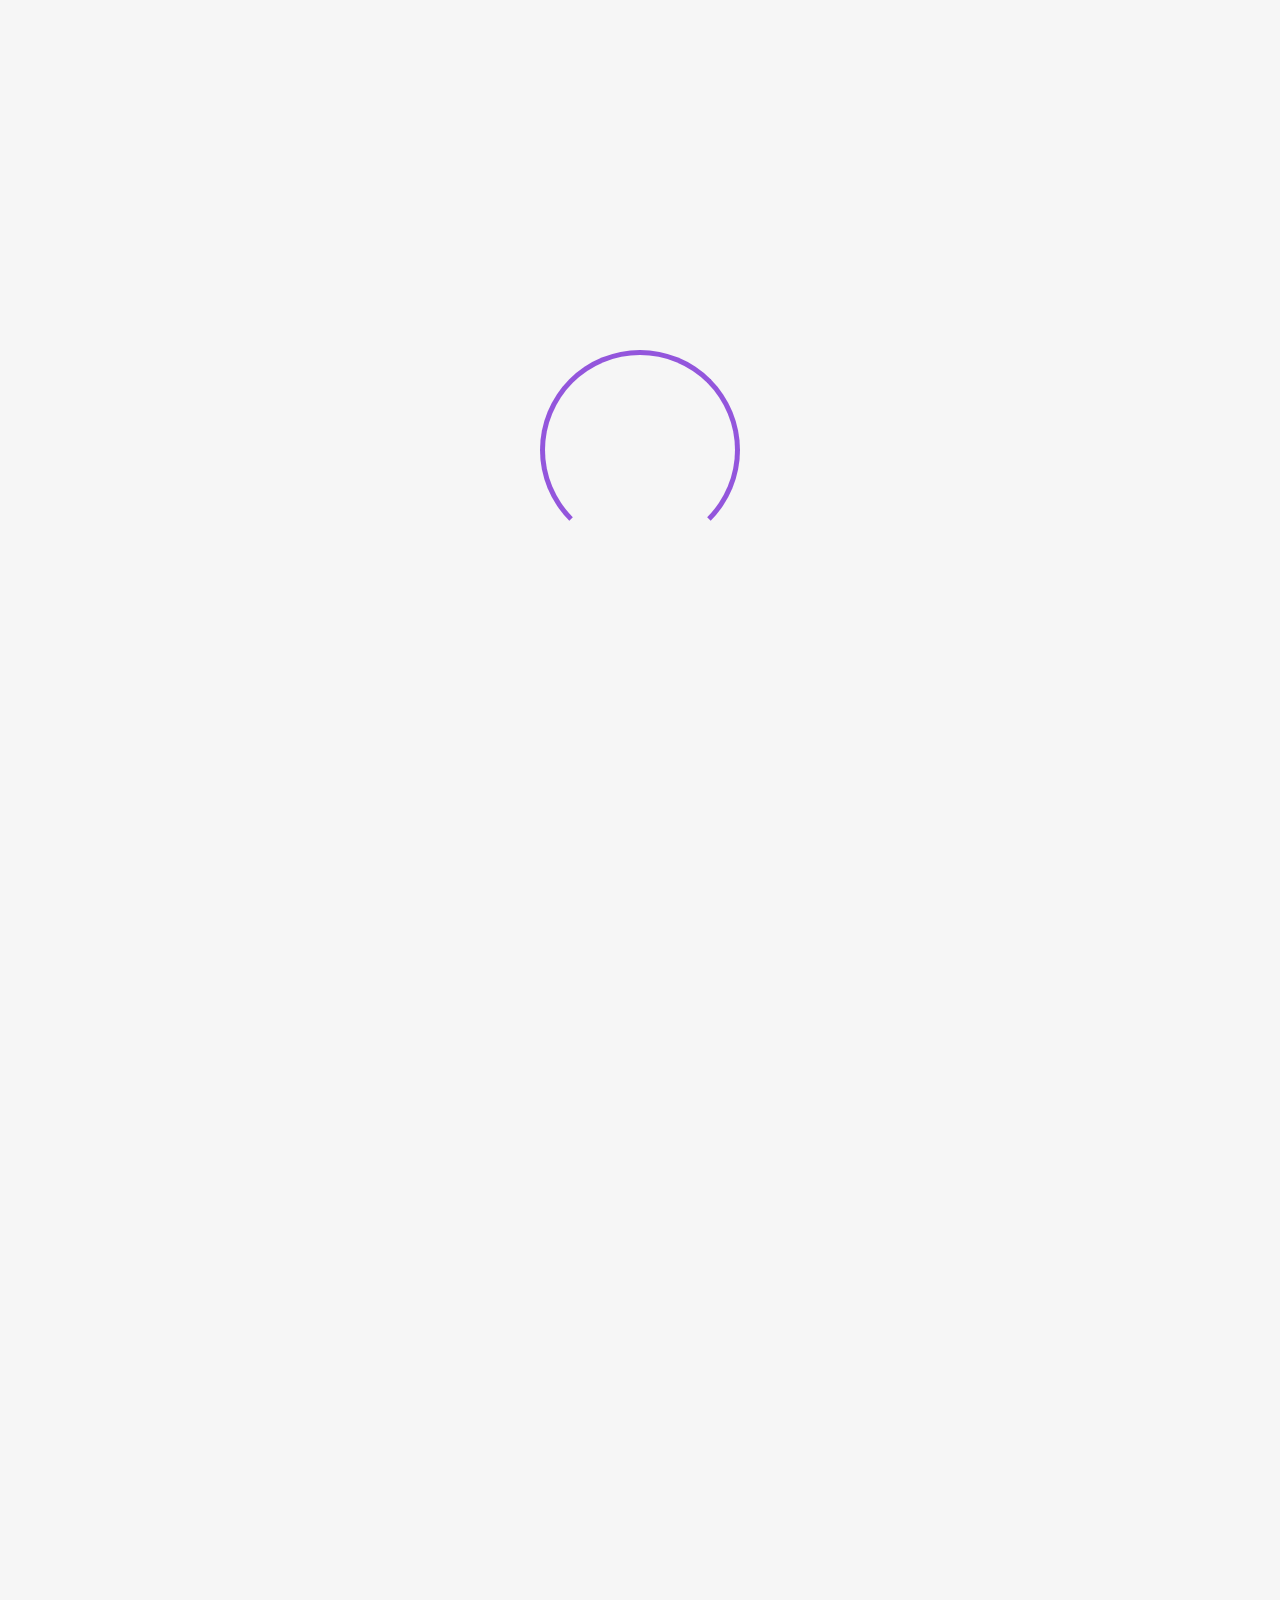
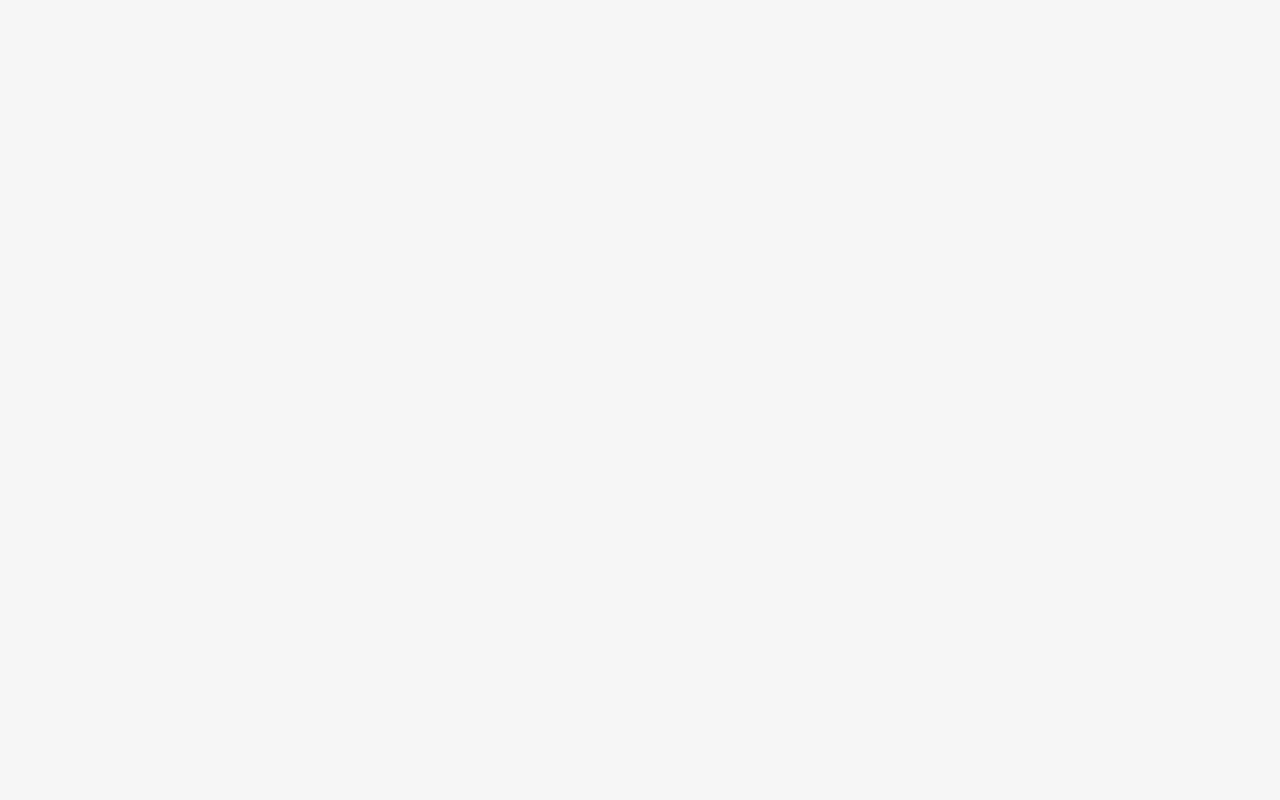
==== commit 1423690f: "correction erreur restaurant" ====
--- a/Index.html
+++ b/Index.html
@@ -51,7 +51,7 @@
                 </div>
             </div>
         </section>
-        <section class="restaurants">
+        <section class="restaurant">
             <h2 id="restaurants">Restaurants</h2>
             <div class="cards">
             <a href="./restaurant/palette.html">
